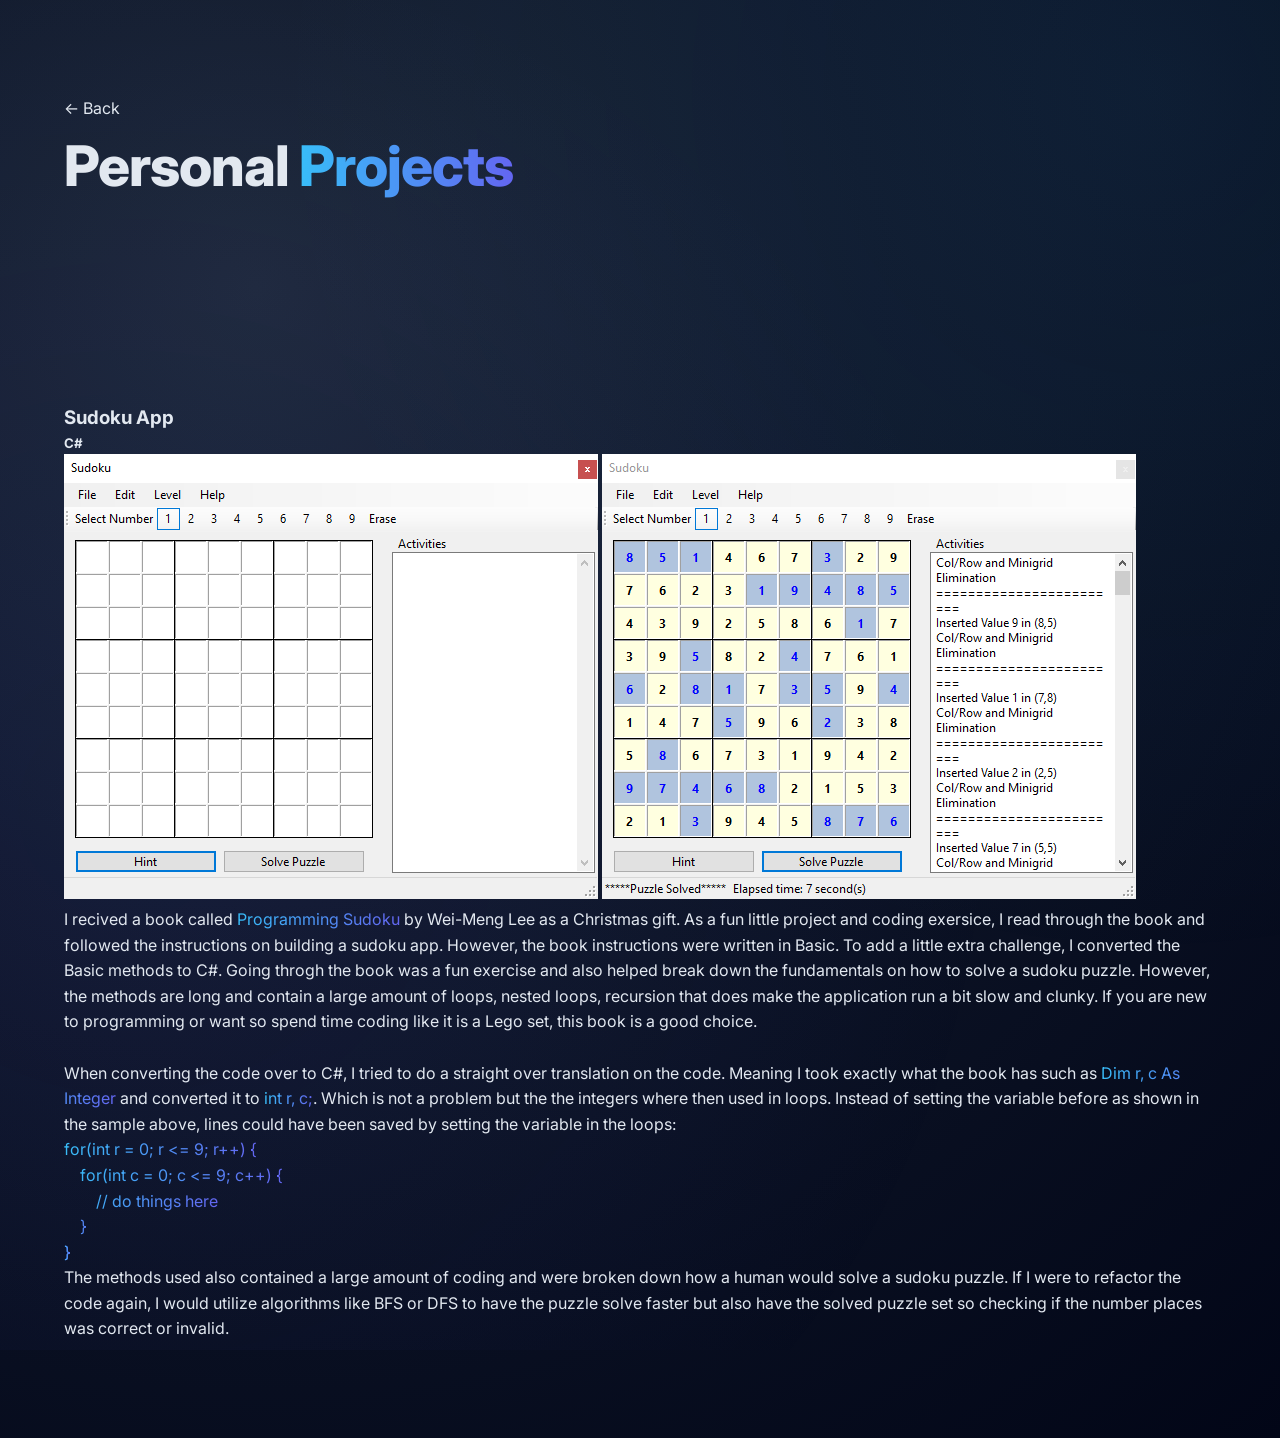
==== projects.html @ e60a7a67 "add sudoku project" ====
<!DOCTYPE html>
<html lang="en">
<head>
  <meta charset="UTF-8">
  <meta name="viewport" content="width=device-width, initial-scale=1.0">
  <title>Projects | Michael Butler</title>
  <link rel="icon" href="/images/MB-logo.jpg">
  <link rel="stylesheet" href="css/style.css">
  <link href="https://fonts.googleapis.com/css2?family=Inter:wght@400;600;800&display=swap" rel="stylesheet">
</head>

<body>
  <div class="container">
    <section>
      <a href="index.html">← Back</a>
      <h1>
        Personal <span class="gradient-text">Projects</span>
      </h1>

      <!-- <p class="projects-intro">
        A collection of projects, thoughts, and more.
      </p> -->
    </section>

    <section>
      <!-- <div class="grid projects-grid"> -->

          <div>
              <h3>Sudoku App</h3>
              <h5>C#</h5>
              <img src="images/sudoku.PNG" alt="/images/sudoku.PNG">
              <img src="images/sudoku_solved.PNG" alt="images/sudoku_solved.PNG">
              <p>
                I recived a book called
                <span class="gradient-text">Programming Sudoku</span>
                by Wei-Meng Lee as a Christmas gift. As a fun little project and 
                coding exersice, I read through the book and followed the instructions on 
                building a sudoku app. However, the book instructions were 
                written in Basic. To add a little extra challenge, I 
                converted the Basic methods to C#. Going throgh the book
                was a fun exercise and also helped break down the fundamentals
                on how to solve a sudoku puzzle. However, the methods are long
                and contain a large amount of loops, nested loops, recursion 
                that does make the application run a bit slow and clunky. 
                If you are new to programming or want so spend time coding like 
                it is a Lego set, this book is a good choice.
              </p>
              <br/>
              <p>
                When converting the code over to C#, I tried to do a straight over
                translation on the code. Meaning I took exactly what the book has such as 
                <span class="gradient-text">Dim r, c As Integer</span> and converted it to
                <span class="gradient-text">int r, c;</span>. Which is not a problem but the
                the integers where then used in loops. Instead of setting the variable before 
                as shown in the sample above, lines could have been saved by setting the variable
                in the loops:
              </p>
              
              <p>
                <span class="gradient-text">for(int r = 0; r <= 9; r++) {</span><br/>
                <span class="gradient-text">&emsp;for(int c = 0; c <= 9; c++) {</span><br/>
                <span class="gradient-text">&emsp;&emsp;// do things here</span><br/>
                <span class="gradient-text">&emsp;}<span><br/>
                <span class="gradient-text">}</span><br/>
              </p>

              <p>
                The methods used also contained a large amount of coding and were broken down how a 
                human would solve a sudoku puzzle. If I were to refactor the code again, I would utilize
                algorithms like BFS or DFS to have the puzzle solve faster but also have the solved puzzle 
                set so checking if the number places was correct or invalid. 
              </p>
            </div>


          <!-- <div>
              <h3>Sudoku App</h3>
              <h5>C#</h5>
              <img src="images/sudoku.PNG" alt="/images/sudoku.PNG">
              <img src="images/sudoku_solved.PNG" alt="images/sudoku_solved.PNG">
              <p>
                I recived a book called
                <span class="gradient-text">Programming Sudoku</span>
                by Wei-Meng Lee as a Christmas gift. As a fun little project and 
                coding exersice, I read through the book and followed the instructions on 
                building a sudoku app. However, the book instructions were 
                written in Basic. To add a little extra challenge, I 
                converted the Basic methods to C#. Going throgh the book
                was a fun exercise and also helped break down the fundamentals
                on how to solve a sudoku puzzle. However, the methods are long
                and contain a large amount of loops, nested loops, recursion 
                that does make the application run a bit slow and clunky. 
                If you are new to programming or want so spend time coding like 
                it is a Lego set, this book is a good choice.
              </p>
              <br/>
              <p>
                When converting the code over to C#, I tried to do a straight over
                translation on the code. Meaning I took exactly what the book has such as 
                <span class="gradient-text">Dim r, c As Integer</span> and converted it to
                <span class="gradient-text">int r, c;</span>. Which is not a problem but the
                the integers where then used in loops. Instead of setting the variable before 
                as shown in the sample above, lines could have been saved by setting the variable
                in the loops:
              </p>
              
              <p>
                <span class="gradient-text">for(int r = 0; r <= 9; r++) {</span><br/>
                <span class="gradient-text">&emsp;for(int c = 0; c <= 9; c++) {</span><br/>
                <span class="gradient-text">&emsp;&emsp;// do things here</span><br/>
                <span class="gradient-text">&emsp;}<span><br/>
                <span class="gradient-text">}</span><br/>
              </p>

              <p>
                The methods used also contained a large amount of coding and were broken down how a 
                human would solve a sudoku puzzle. If I were to refactor the code again, I would utilize
                algorithms like BFS or DFS to have the puzzle solve faster but also have the solved puzzle 
                set so checking if the number places was correct or invalid. 
              </p>
          </div> -->
      <!-- </div> -->
    </section>

  </div>

</body>
</html>
---- css/style.css ----
* { margin: 0; padding: 0; box-sizing: border-box; }
    
body {
    font-family: 'Inter', sans-serif;
    background: radial-gradient(circle at 20% 20%, #1e293b 0%, #0f172a 40%, #020617 100%);
    color: #e2e8f0;
    line-height: 1.6;
    overflow-x: hidden;
}

/* subtle animated storm glow */
body::before {
    content: "";
    position: fixed;
    top: -50%;
    left: -50%;
    width: 200%;
    height: 200%;
    background: radial-gradient(circle at 70% 30%, rgba(56,189,248,0.08), transparent 40%),
                radial-gradient(circle at 30% 70%, rgba(99,102,241,0.08), transparent 40%);
    animation: drift 18s linear infinite;
    z-index: -1;
}

@keyframes drift {
    0% { transform: rotate(0deg); }
    100% { transform: rotate(360deg); }
}

.container {
    width: 90%;
    max-width: 1200px;
    margin: auto;
}

header {
    min-height: 100vh;
    display: flex;
    align-items: center;
    justify-content: space-between;
    flex-wrap: wrap;
    padding: 4rem 0;
}

h1 {
    font-size: 3.5rem;
    font-weight: 800;
    letter-spacing: -1px;
}

.gradient-text {
    background: linear-gradient(90deg, #38bdf8, #6366f1);
    background-clip: text;
    -webkit-background-clip: text;
    -webkit-text-fill-color: transparent;
}

.hero-text p {
    margin: 1.5rem 0;
    color: #94a3b8;
    max-width: 520px;
    font-size: 1.05rem;
}

.btn {
    display: inline-block;
    padding: 0.85rem 1.8rem;
    border-radius: 18px;
    border: none;
    cursor: pointer;
    font-weight: 600;
    transition: all 0.3s ease;
    margin-right: 1rem;
}

.btn-primary {
    background: linear-gradient(90deg, #38bdf8, #6366f1);
    color: white;
}

.btn-primary:hover {
    transform: translateY(-3px);
    box-shadow: 0 10px 25px rgba(99,102,241,0.4);
}

.btn-outline {
    background: rgba(255,255,255,0.05);
    border: 1px solid rgba(148,163,184,0.2);
    color: #e2e8f0;
    backdrop-filter: blur(8px);
}

.btn-outline:hover {
    transform: translateY(-3px);
    border-color: #38bdf8;
}

/* Shooting stars container */
.shooting-stars {
    position: fixed;
    top: 0;
    left: 0;
    width: 100%;
    height: 100%;
    pointer-events: none;
    overflow: hidden;
    z-index: 0;
}

/* Single shooting star */
.shooting-star {
    position: absolute;
    width: 2px;
    height: 80px;
    /* background: linear-gradient(to bottom, rgba(56,189,248,1), rgba(56,189,248,0)); */
    background: linear-gradient(45deg, rgba(56,189,248,1), rgba(56,189,248,0));
    opacity: 0;
    transform: translate(200px, 200px);
    /* transform: rotate(45deg); */
    animation: shoot 10s linear;
}

@keyframes shoot {
    0% {
        transform: translate(0, 0) rotate(-45deg);
        opacity: 1;
    }
    70% {
        opacity: 1;
    }
    100% {
        transform: translate(600px, 600px) rotate(-45deg);
        opacity: 0;
    }
}

section { 
    padding: 6rem 0; 
}

h2 {
    font-size: 2.2rem;
    margin-bottom: 2.5rem;
    font-weight: 700;
    letter-spacing: -0.5px;
}

.grid {
    display: grid;
    gap: 2rem;
}

.projects-grid {
    grid-template-columns: repeat(auto-fit, minmax(280px, 1fr));
}

.card {
    background: rgba(15,23,42,0.7);
    border-radius: 24px;
    padding: 2rem;
    border: 1px solid rgba(148,163,184,0.15);
    backdrop-filter: blur(10px);
    transition: all 0.3s ease;
}

.card:hover {
    transform: translateY(-10px);
    border-color: #38bdf8;
    box-shadow: 0 20px 40px rgba(56,189,248,0.15);
}

.card p {
    color: #94a3b8;
    margin-top: 1rem;
    font-size: 0.95rem;
}

.education-card {
  display: flex;
  align-items: center;
  gap: 2rem;
}

.education-text {
  display: flex;
  flex-direction: column;
}

.education-logo {
  margin-left: auto; /* pushes logo to far right */
}

.education-logo img {
  height: 70px;
  /* opacity: 0.85; */
  opacity: 0;
  transition: transform 0.3s ease, opacity 0.3s ease;
  /* filter: invert(100%); */
}

.education-card:hover .education-logo img {
  transform: scale(1.05);
  opacity: 1;
}

a {
    text-decoration: none;
    color: #e2e8f0;
}

a:hover {
    color: #8fddff;
}

footer {
    text-align: center;
    padding: 3rem 0;
    color: #64748b;
    font-size: 0.9rem;
}

@media(max-width: 768px) {
    header { flex-direction: column; text-align: center; }
    /* .hero-card { margin-top: 3rem; } */
}

/* Overlay */
.contact-overlay {
  position: fixed;
  inset: 0;
  background: rgba(2, 6, 23, 0.6);
  backdrop-filter: blur(6px);
  opacity: 0;
  pointer-events: none;
  transition: opacity 0.3s ease;
  z-index: 998;
}

/* Slide panel */
.contact-panel {
  position: fixed;
  top: 0;
  right: -400px;
  width: 380px;
  height: 100%;
  background: rgba(15,23,42,0.95);
  backdrop-filter: blur(20px);
  border-left: 1px solid rgba(148,163,184,0.15);
  box-shadow: -20px 0 50px rgba(0,0,0,0.6);
  padding: 2rem;
  transition: right 0.4s ease;
  z-index: 999;
  display: flex;
  flex-direction: column;
}

/* Active states */
.contact-panel.active {
  right: 0;
}

.contact-overlay.active {
  opacity: 1;
  pointer-events: all;
}

.contact-header {
  display: flex;
  justify-content: space-between;
  align-items: center;
  margin-bottom: 2rem;
}

.contact-header h3 {
  font-size: 1.4rem;
}

.contact-header button {
  background: none;
  border: none;
  font-size: 1.8rem;
  color: #94a3b8;
  cursor: pointer;
  transition: color 0.2s ease;
}

.contact-header button:hover {
  color: #38bdf8;
}

.contact-body p {
  color: #94a3b8;
  margin-bottom: 2rem;
}

.contact-link {
  display: block;
  padding: 0.9rem 1.2rem;
  border-radius: 14px;
  background: rgba(255,255,255,0.04);
  border: 1px solid rgba(148,163,184,0.1);
  margin-bottom: 1rem;
  text-decoration: none;
  color: #e2e8f0;
  transition: all 0.3s ease;
}

.contact-link:hover {
  border-color: #38bdf8;
  transform: translateX(6px);
}

/* ========================================
Page Transitions
======================================== */
/* 

body {
    opacity: 0;
    transform: translateY(8px);
    transition:
        opacity 0.35s ease,
        transform 0.35s ease;
}

body.page-loaded {
    opacity: 1;
    transform: translateY(0);
}

body.page-leaving {
    opacity: 0;
    transform: translateY(-8px);
} 
*/

/* Page transition */
body {
  transition:
    opacity 0.4s ease,
    transform 0.4s ease;
}

body.fade-out {
  opacity: 0;
  transform: translateY(-10px);
}
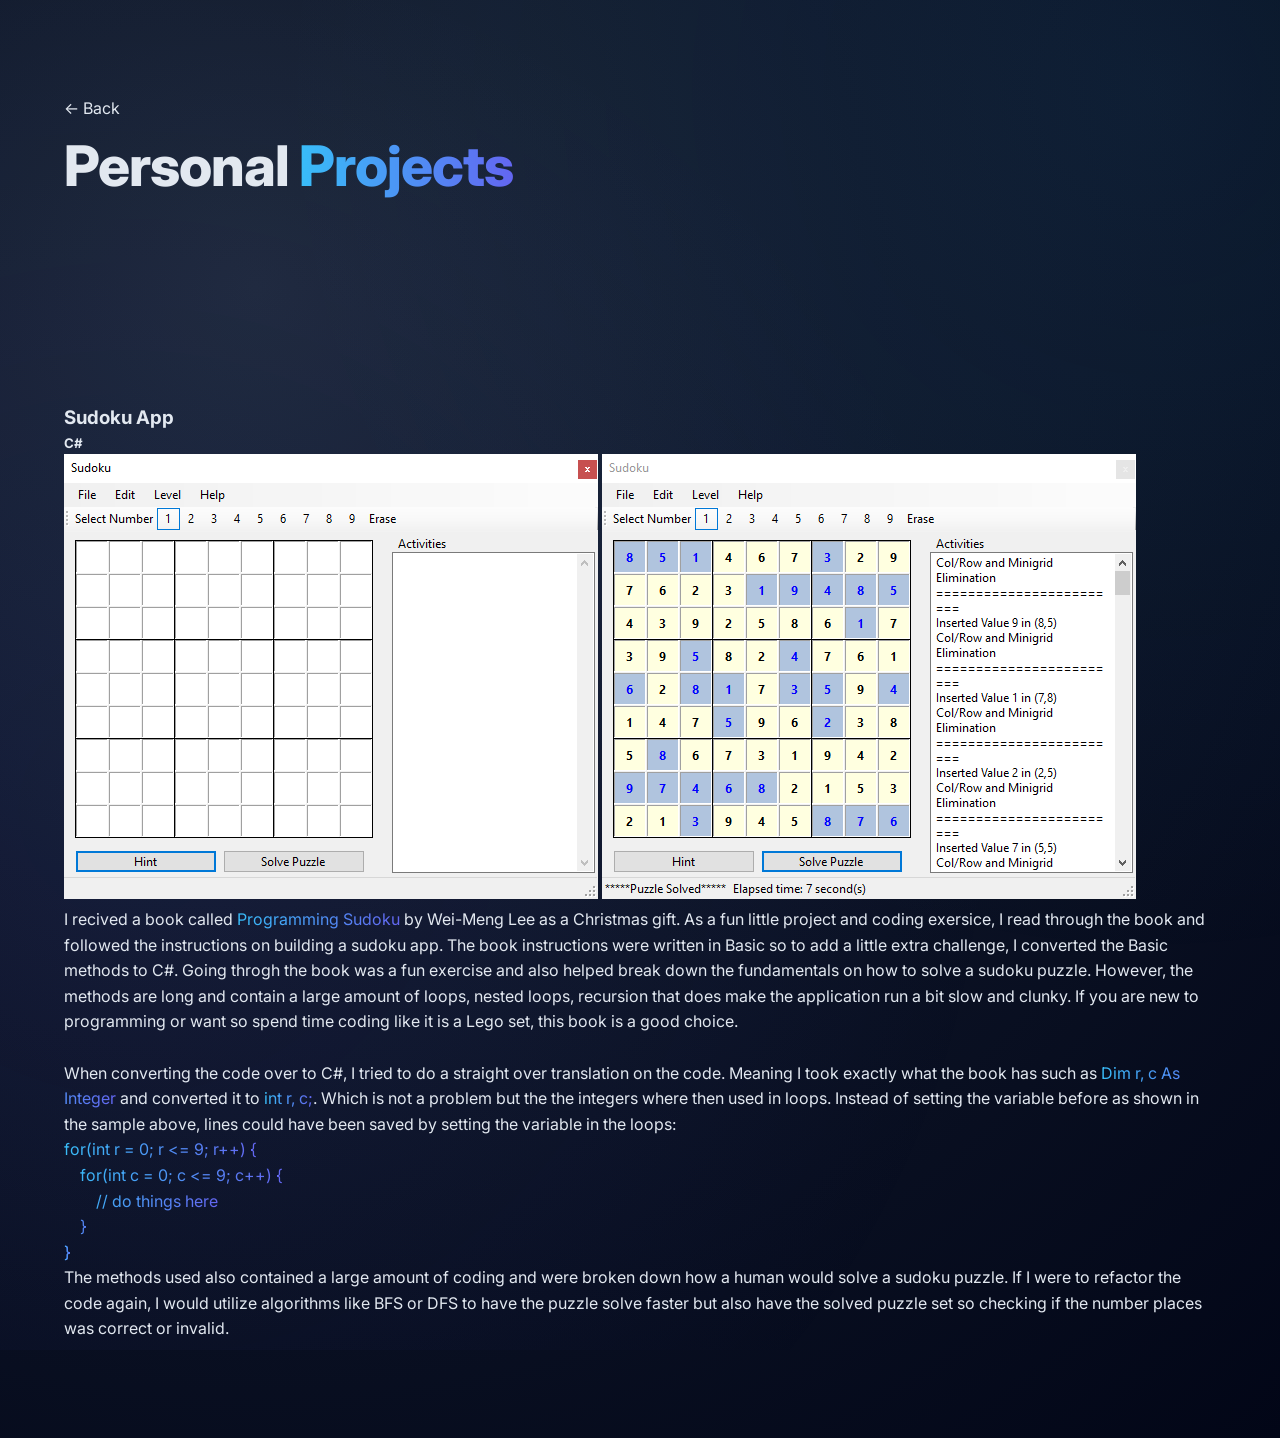
==== commit 2be0cefb: "fix typo" ====
--- a/projects.html
+++ b/projects.html
@@ -35,8 +35,8 @@
                 <span class="gradient-text">Programming Sudoku</span>
                 by Wei-Meng Lee as a Christmas gift. As a fun little project and 
                 coding exersice, I read through the book and followed the instructions on 
-                building a sudoku app. However, the book instructions were 
-                written in Basic. To add a little extra challenge, I 
+                building a sudoku app. The book instructions were 
+                written in Basic so to add a little extra challenge, I 
                 converted the Basic methods to C#. Going throgh the book
                 was a fun exercise and also helped break down the fundamentals
                 on how to solve a sudoku puzzle. However, the methods are long
@@ -71,55 +71,6 @@
                 set so checking if the number places was correct or invalid. 
               </p>
             </div>
-
-
-          <!-- <div>
-              <h3>Sudoku App</h3>
-              <h5>C#</h5>
-              <img src="images/sudoku.PNG" alt="/images/sudoku.PNG">
-              <img src="images/sudoku_solved.PNG" alt="images/sudoku_solved.PNG">
-              <p>
-                I recived a book called
-                <span class="gradient-text">Programming Sudoku</span>
-                by Wei-Meng Lee as a Christmas gift. As a fun little project and 
-                coding exersice, I read through the book and followed the instructions on 
-                building a sudoku app. However, the book instructions were 
-                written in Basic. To add a little extra challenge, I 
-                converted the Basic methods to C#. Going throgh the book
-                was a fun exercise and also helped break down the fundamentals
-                on how to solve a sudoku puzzle. However, the methods are long
-                and contain a large amount of loops, nested loops, recursion 
-                that does make the application run a bit slow and clunky. 
-                If you are new to programming or want so spend time coding like 
-                it is a Lego set, this book is a good choice.
-              </p>
-              <br/>
-              <p>
-                When converting the code over to C#, I tried to do a straight over
-                translation on the code. Meaning I took exactly what the book has such as 
-                <span class="gradient-text">Dim r, c As Integer</span> and converted it to
-                <span class="gradient-text">int r, c;</span>. Which is not a problem but the
-                the integers where then used in loops. Instead of setting the variable before 
-                as shown in the sample above, lines could have been saved by setting the variable
-                in the loops:
-              </p>
-              
-              <p>
-                <span class="gradient-text">for(int r = 0; r <= 9; r++) {</span><br/>
-                <span class="gradient-text">&emsp;for(int c = 0; c <= 9; c++) {</span><br/>
-                <span class="gradient-text">&emsp;&emsp;// do things here</span><br/>
-                <span class="gradient-text">&emsp;}<span><br/>
-                <span class="gradient-text">}</span><br/>
-              </p>
-
-              <p>
-                The methods used also contained a large amount of coding and were broken down how a 
-                human would solve a sudoku puzzle. If I were to refactor the code again, I would utilize
-                algorithms like BFS or DFS to have the puzzle solve faster but also have the solved puzzle 
-                set so checking if the number places was correct or invalid. 
-              </p>
-          </div> -->
-      <!-- </div> -->
     </section>
 
   </div>
